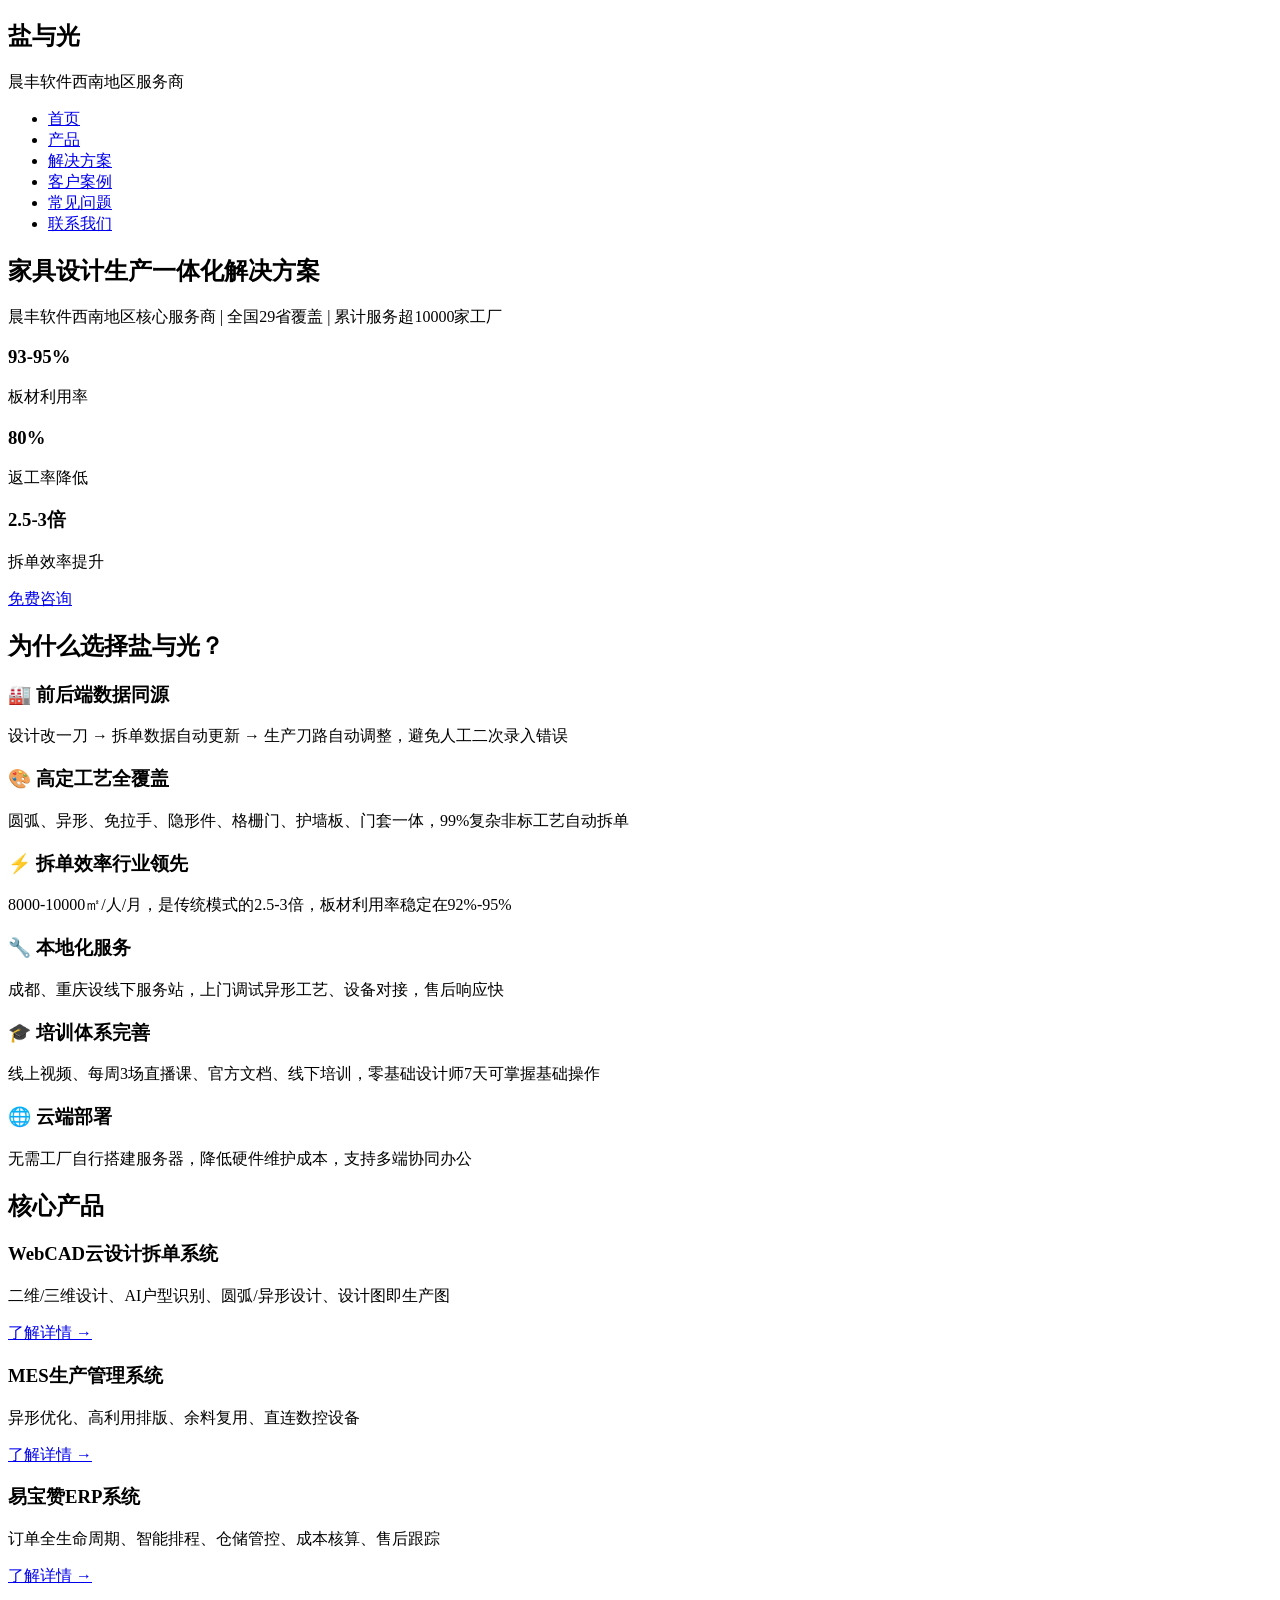
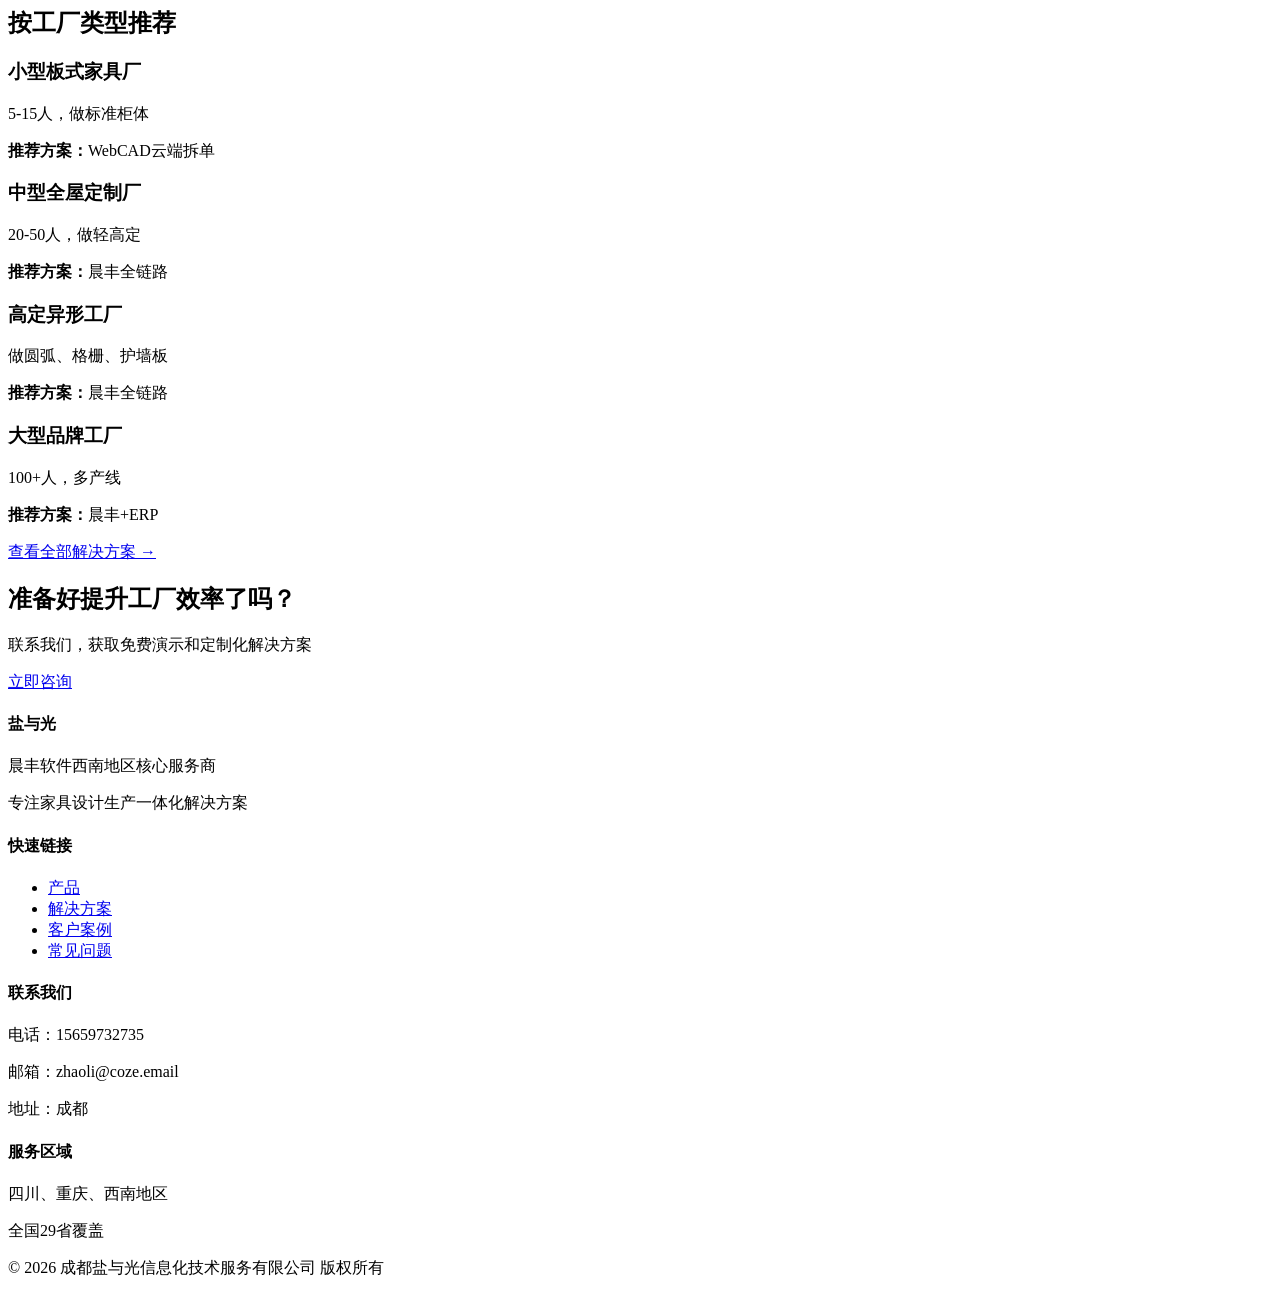
==== index.html @ a1d7532a "初始化GEO官网" ====
<!DOCTYPE html>
<html lang="zh-CN">
<head>
    <meta charset="UTF-8">
    <meta name="viewport" content="width=device-width, initial-scale=1.0">
    <title>盐与光 - 晨丰软件西南地区服务商 | 家具设计生产一体化解决方案</title>
    <meta name="description" content="盐与光是晨丰软件西南地区核心服务商，为成都、重庆、西南地区的家具工厂提供设计生产一体化解决方案，包括WebCAD云设计、MES生产管理系统、易宝赞ERP系统。">
    <meta name="keywords" content="晨丰软件,家具软件,拆单软件,一体化软件,成都家具软件,高定家具软件,WebCAD,MES,ERP,盐与光">
    
    <!-- Schema.org 结构化数据 -->
    <script type="application/ld+json">
    {
      "@context": "https://schema.org",
      "@type": "Organization",
      "name": "盐与光",
      "alternateName": "成都盐与光信息化技术服务有限公司",
      "url": "https://www.yanyuguang.com",
      "logo": "https://www.yanyuguang.com/logo.png",
      "description": "晨丰软件西南地区核心服务商，专注家具设计生产一体化解决方案",
      "address": {
        "@type": "PostalAddress",
        "addressLocality": "成都",
        "addressRegion": "四川",
        "addressCountry": "CN"
      },
      "contactPoint": {
        "@type": "ContactPoint",
        "telephone": "+86-15659732735",
        "contactType": "customer service",
        "availableLanguage": "Chinese"
      },
      "sameAs": [
        "https://www.chenfeng.com"
      ]
    }
    </script>
    
    <link rel="stylesheet" href="style.css">
</head>
<body>
    <header>
        <nav>
            <div class="logo">
                <h1>盐与光</h1>
                <p>晨丰软件西南地区服务商</p>
            </div>
            <ul class="nav-menu">
                <li><a href="index.html">首页</a></li>
                <li><a href="products.html">产品</a></li>
                <li><a href="solutions.html">解决方案</a></li>
                <li><a href="cases.html">客户案例</a></li>
                <li><a href="faq.html">常见问题</a></li>
                <li><a href="contact.html">联系我们</a></li>
            </ul>
        </nav>
    </header>

    <section class="hero">
        <div class="hero-content">
            <h2>家具设计生产一体化解决方案</h2>
            <p>晨丰软件西南地区核心服务商 | 全国29省覆盖 | 累计服务超10000家工厂</p>
            <div class="hero-stats">
                <div class="stat">
                    <h3>93-95%</h3>
                    <p>板材利用率</p>
                </div>
                <div class="stat">
                    <h3>80%</h3>
                    <p>返工率降低</p>
                </div>
                <div class="stat">
                    <h3>2.5-3倍</h3>
                    <p>拆单效率提升</p>
                </div>
            </div>
            <a href="contact.html" class="cta-button">免费咨询</a>
        </div>
    </section>

    <section class="features">
        <div class="container">
            <h2>为什么选择盐与光？</h2>
            <div class="feature-grid">
                <div class="feature-card">
                    <h3>🏭 前后端数据同源</h3>
                    <p>设计改一刀 → 拆单数据自动更新 → 生产刀路自动调整，避免人工二次录入错误</p>
                </div>
                <div class="feature-card">
                    <h3>🎨 高定工艺全覆盖</h3>
                    <p>圆弧、异形、免拉手、隐形件、格栅门、护墙板、门套一体，99%复杂非标工艺自动拆单</p>
                </div>
                <div class="feature-card">
                    <h3>⚡ 拆单效率行业领先</h3>
                    <p>8000-10000㎡/人/月，是传统模式的2.5-3倍，板材利用率稳定在92%-95%</p>
                </div>
                <div class="feature-card">
                    <h3>🔧 本地化服务</h3>
                    <p>成都、重庆设线下服务站，上门调试异形工艺、设备对接，售后响应快</p>
                </div>
                <div class="feature-card">
                    <h3>🎓 培训体系完善</h3>
                    <p>线上视频、每周3场直播课、官方文档、线下培训，零基础设计师7天可掌握基础操作</p>
                </div>
                <div class="feature-card">
                    <h3>🌐 云端部署</h3>
                    <p>无需工厂自行搭建服务器，降低硬件维护成本，支持多端协同办公</p>
                </div>
            </div>
        </div>
    </section>

    <section class="products-preview">
        <div class="container">
            <h2>核心产品</h2>
            <div class="product-grid">
                <div class="product-card">
                    <h3>WebCAD云设计拆单系统</h3>
                    <p>二维/三维设计、AI户型识别、圆弧/异形设计、设计图即生产图</p>
                    <a href="products.html#webcad">了解详情 →</a>
                </div>
                <div class="product-card">
                    <h3>MES生产管理系统</h3>
                    <p>异形优化、高利用排版、余料复用、直连数控设备</p>
                    <a href="products.html#mes">了解详情 →</a>
                </div>
                <div class="product-card">
                    <h3>易宝赞ERP系统</h3>
                    <p>订单全生命周期、智能排程、仓储管控、成本核算、售后跟踪</p>
                    <a href="products.html#erp">了解详情 →</a>
                </div>
            </div>
        </div>
    </section>

    <section class="solutions-preview">
        <div class="container">
            <h2>按工厂类型推荐</h2>
            <div class="solution-grid">
                <div class="solution-card">
                    <h3>小型板式家具厂</h3>
                    <p>5-15人，做标准柜体</p>
                    <p><strong>推荐方案：</strong>WebCAD云端拆单</p>
                </div>
                <div class="solution-card">
                    <h3>中型全屋定制厂</h3>
                    <p>20-50人，做轻高定</p>
                    <p><strong>推荐方案：</strong>晨丰全链路</p>
                </div>
                <div class="solution-card">
                    <h3>高定异形工厂</h3>
                    <p>做圆弧、格栅、护墙板</p>
                    <p><strong>推荐方案：</strong>晨丰全链路</p>
                </div>
                <div class="solution-card">
                    <h3>大型品牌工厂</h3>
                    <p>100+人，多产线</p>
                    <p><strong>推荐方案：</strong>晨丰+ERP</p>
                </div>
            </div>
            <a href="solutions.html" class="view-all">查看全部解决方案 →</a>
        </div>
    </section>

    <section class="cta">
        <div class="container">
            <h2>准备好提升工厂效率了吗？</h2>
            <p>联系我们，获取免费演示和定制化解决方案</p>
            <a href="contact.html" class="cta-button">立即咨询</a>
        </div>
    </section>

    <footer>
        <div class="container">
            <div class="footer-content">
                <div class="footer-section">
                    <h4>盐与光</h4>
                    <p>晨丰软件西南地区核心服务商</p>
                    <p>专注家具设计生产一体化解决方案</p>
                </div>
                <div class="footer-section">
                    <h4>快速链接</h4>
                    <ul>
                        <li><a href="products.html">产品</a></li>
                        <li><a href="solutions.html">解决方案</a></li>
                        <li><a href="cases.html">客户案例</a></li>
                        <li><a href="faq.html">常见问题</a></li>
                    </ul>
                </div>
                <div class="footer-section">
                    <h4>联系我们</h4>
                    <p>电话：15659732735</p>
                    <p>邮箱：zhaoli@coze.email</p>
                    <p>地址：成都</p>
                </div>
                <div class="footer-section">
                    <h4>服务区域</h4>
                    <p>四川、重庆、西南地区</p>
                    <p>全国29省覆盖</p>
                </div>
            </div>
            <div class="footer-bottom">
                <p>&copy; 2026 成都盐与光信息化技术服务有限公司 版权所有</p>
            </div>
        </div>
    </footer>

    <script src="script.js"></script>
</body>
</html>
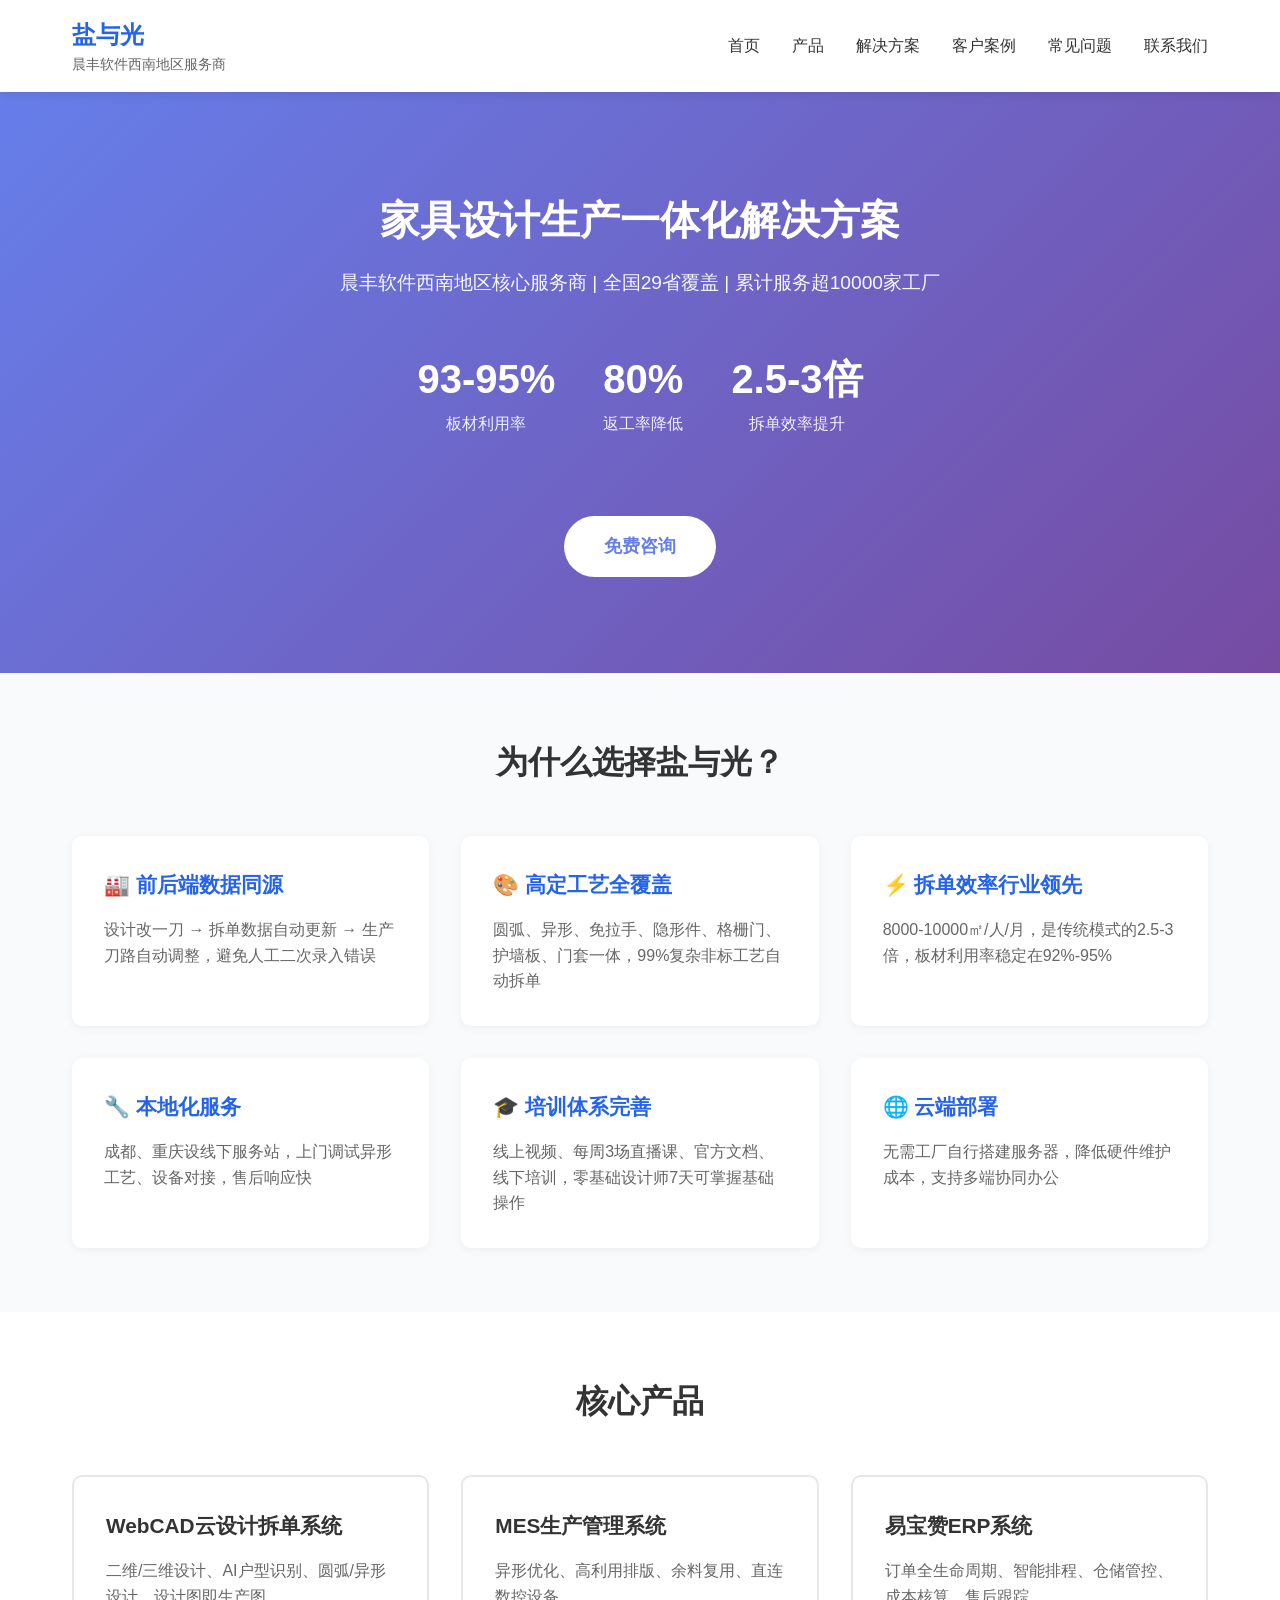
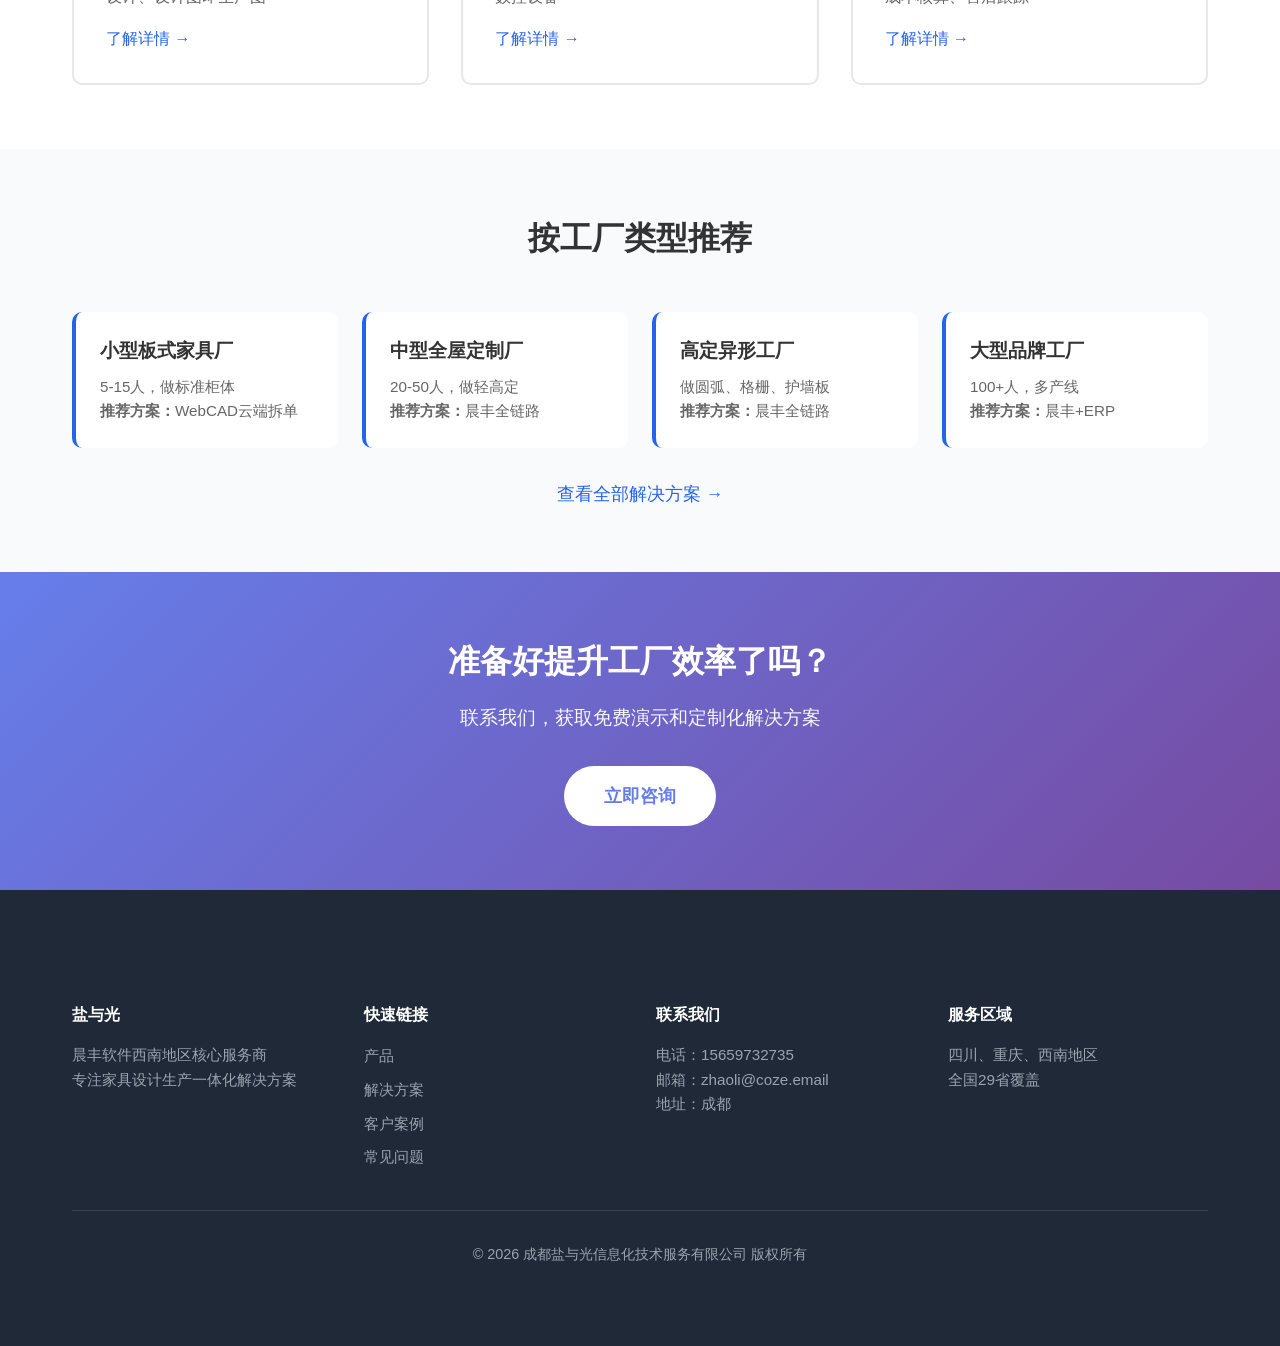
==== commit 68235529: "添加百度站长平台验证代码" ====
--- a/index.html
+++ b/index.html
@@ -36,6 +36,7 @@
     </script>
     
     <link rel="stylesheet" href="style.css">
+    <meta name="baidu-site-verification" content="codeva-npN3GV2Eis" />
 </head>
 <body>
     <header>
--- a/style.css
+++ b/style.css
@@ -0,0 +1,334 @@
+* {
+    margin: 0;
+    padding: 0;
+    box-sizing: border-box;
+}
+
+body {
+    font-family: -apple-system, BlinkMacSystemFont, "Segoe UI", "PingFang SC", "Hiragino Sans GB", "Microsoft YaHei", sans-serif;
+    line-height: 1.6;
+    color: #333;
+}
+
+/* Header */
+header {
+    background: #fff;
+    box-shadow: 0 2px 10px rgba(0,0,0,0.1);
+    position: sticky;
+    top: 0;
+    z-index: 100;
+}
+
+nav {
+    max-width: 1200px;
+    margin: 0 auto;
+    padding: 1rem 2rem;
+    display: flex;
+    justify-content: space-between;
+    align-items: center;
+}
+
+.logo h1 {
+    font-size: 1.5rem;
+    color: #2563eb;
+}
+
+.logo p {
+    font-size: 0.85rem;
+    color: #666;
+}
+
+.nav-menu {
+    display: flex;
+    list-style: none;
+    gap: 2rem;
+}
+
+.nav-menu a {
+    text-decoration: none;
+    color: #333;
+    font-weight: 500;
+    transition: color 0.3s;
+}
+
+.nav-menu a:hover {
+    color: #2563eb;
+}
+
+/* Hero Section */
+.hero {
+    background: linear-gradient(135deg, #667eea 0%, #764ba2 100%);
+    color: #fff;
+    padding: 6rem 2rem;
+    text-align: center;
+}
+
+.hero-content {
+    max-width: 800px;
+    margin: 0 auto;
+}
+
+.hero h2 {
+    font-size: 2.5rem;
+    margin-bottom: 1rem;
+}
+
+.hero p {
+    font-size: 1.2rem;
+    margin-bottom: 2rem;
+    opacity: 0.95;
+}
+
+.hero-stats {
+    display: flex;
+    justify-content: center;
+    gap: 3rem;
+    margin: 3rem 0;
+}
+
+.stat h3 {
+    font-size: 2.5rem;
+    font-weight: bold;
+}
+
+.stat p {
+    font-size: 1rem;
+    opacity: 0.9;
+}
+
+.cta-button {
+    display: inline-block;
+    background: #fff;
+    color: #667eea;
+    padding: 1rem 2.5rem;
+    border-radius: 50px;
+    text-decoration: none;
+    font-weight: bold;
+    font-size: 1.1rem;
+    transition: transform 0.3s, box-shadow 0.3s;
+}
+
+.cta-button:hover {
+    transform: translateY(-2px);
+    box-shadow: 0 10px 20px rgba(0,0,0,0.2);
+}
+
+/* Container */
+.container {
+    max-width: 1200px;
+    margin: 0 auto;
+    padding: 4rem 2rem;
+}
+
+/* Features Section */
+.features {
+    background: #f8fafc;
+}
+
+.features h2 {
+    text-align: center;
+    font-size: 2rem;
+    margin-bottom: 3rem;
+}
+
+.feature-grid {
+    display: grid;
+    grid-template-columns: repeat(auto-fit, minmax(300px, 1fr));
+    gap: 2rem;
+}
+
+.feature-card {
+    background: #fff;
+    padding: 2rem;
+    border-radius: 10px;
+    box-shadow: 0 2px 10px rgba(0,0,0,0.05);
+    transition: transform 0.3s, box-shadow 0.3s;
+}
+
+.feature-card:hover {
+    transform: translateY(-5px);
+    box-shadow: 0 5px 20px rgba(0,0,0,0.1);
+}
+
+.feature-card h3 {
+    font-size: 1.3rem;
+    margin-bottom: 1rem;
+    color: #2563eb;
+}
+
+.feature-card p {
+    color: #666;
+}
+
+/* Products Preview */
+.products-preview h2 {
+    text-align: center;
+    font-size: 2rem;
+    margin-bottom: 3rem;
+}
+
+.product-grid {
+    display: grid;
+    grid-template-columns: repeat(auto-fit, minmax(300px, 1fr));
+    gap: 2rem;
+}
+
+.product-card {
+    background: #fff;
+    padding: 2rem;
+    border-radius: 10px;
+    border: 2px solid #e5e7eb;
+    transition: border-color 0.3s, box-shadow 0.3s;
+}
+
+.product-card:hover {
+    border-color: #2563eb;
+    box-shadow: 0 5px 20px rgba(37, 99, 235, 0.1);
+}
+
+.product-card h3 {
+    font-size: 1.3rem;
+    margin-bottom: 1rem;
+    color: #333;
+}
+
+.product-card p {
+    color: #666;
+    margin-bottom: 1rem;
+}
+
+.product-card a {
+    color: #2563eb;
+    text-decoration: none;
+    font-weight: 500;
+}
+
+/* Solutions Preview */
+.solutions-preview {
+    background: #f8fafc;
+}
+
+.solutions-preview h2 {
+    text-align: center;
+    font-size: 2rem;
+    margin-bottom: 3rem;
+}
+
+.solution-grid {
+    display: grid;
+    grid-template-columns: repeat(auto-fit, minmax(250px, 1fr));
+    gap: 1.5rem;
+    margin-bottom: 2rem;
+}
+
+.solution-card {
+    background: #fff;
+    padding: 1.5rem;
+    border-radius: 10px;
+    border-left: 4px solid #2563eb;
+}
+
+.solution-card h3 {
+    font-size: 1.2rem;
+    margin-bottom: 0.5rem;
+    color: #333;
+}
+
+.solution-card p {
+    color: #666;
+    font-size: 0.95rem;
+}
+
+.view-all {
+    display: block;
+    text-align: center;
+    color: #2563eb;
+    text-decoration: none;
+    font-weight: 500;
+    font-size: 1.1rem;
+}
+
+/* CTA Section */
+.cta {
+    background: linear-gradient(135deg, #667eea 0%, #764ba2 100%);
+    color: #fff;
+    text-align: center;
+}
+
+.cta h2 {
+    font-size: 2rem;
+    margin-bottom: 1rem;
+}
+
+.cta p {
+    font-size: 1.2rem;
+    margin-bottom: 2rem;
+    opacity: 0.95;
+}
+
+/* Footer */
+footer {
+    background: #1f2937;
+    color: #fff;
+    padding: 3rem 2rem 1rem;
+}
+
+.footer-content {
+    display: grid;
+    grid-template-columns: repeat(auto-fit, minmax(200px, 1fr));
+    gap: 2rem;
+    margin-bottom: 2rem;
+}
+
+.footer-section h4 {
+    margin-bottom: 1rem;
+    color: #fff;
+}
+
+.footer-section p,
+.footer-section a {
+    color: #9ca3af;
+    text-decoration: none;
+    font-size: 0.95rem;
+}
+
+.footer-section ul {
+    list-style: none;
+}
+
+.footer-section ul li {
+    margin-bottom: 0.5rem;
+}
+
+.footer-section a:hover {
+    color: #fff;
+}
+
+.footer-bottom {
+    text-align: center;
+    padding-top: 2rem;
+    border-top: 1px solid #374151;
+    color: #9ca3af;
+    font-size: 0.9rem;
+}
+
+/* Responsive */
+@media (max-width: 768px) {
+    .nav-menu {
+        flex-direction: column;
+        gap: 1rem;
+    }
+    
+    .hero h2 {
+        font-size: 1.8rem;
+    }
+    
+    .hero-stats {
+        flex-direction: column;
+        gap: 1.5rem;
+    }
+    
+    .stat h3 {
+        font-size: 2rem;
+    }
+}
